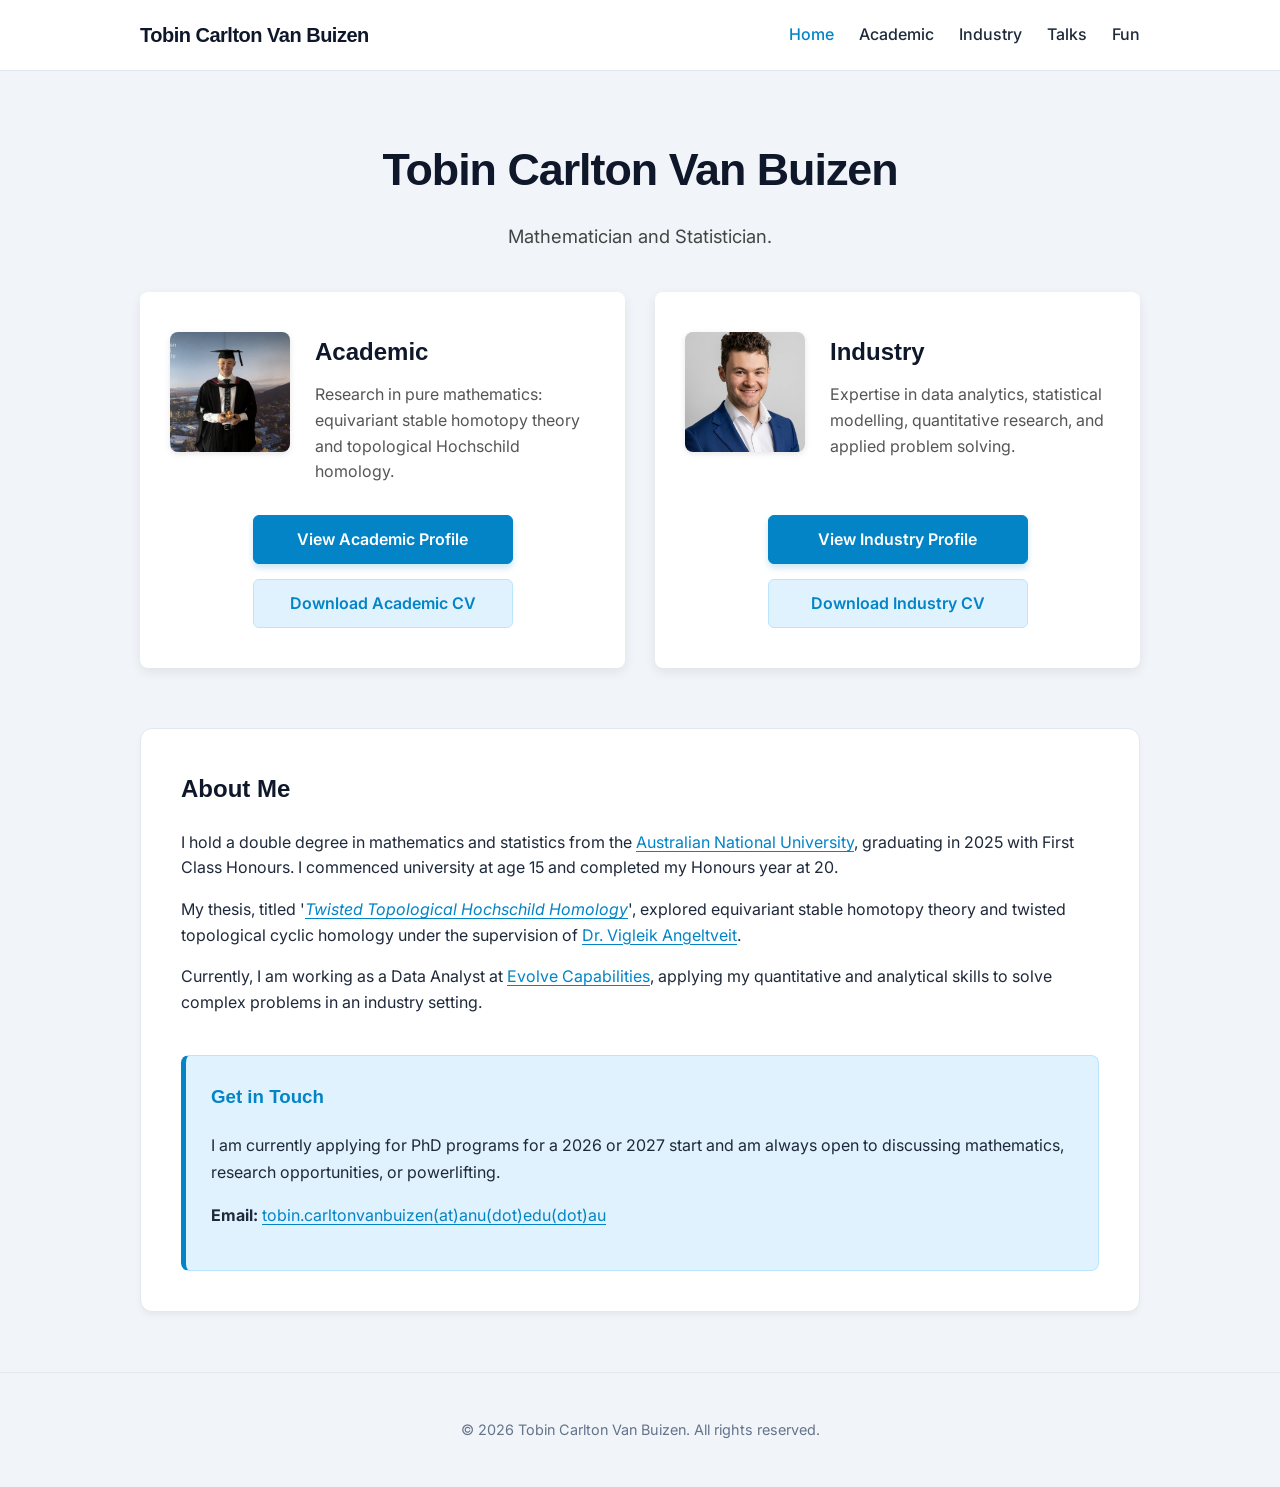
==== index.html @ 6c6de8b0 "Update index.html" ====
<!DOCTYPE html>
<html lang="en">
<head>
    <meta charset="UTF-8">
    <meta name="viewport" content="width=device-width, initial-scale=1.0">
    <title>Tobin Carlton Van Buizen</title>
    <meta name="description" content="Academic and professional portfolio of Tobin Carlton Van Buizen.">
    <link rel="icon" type="image/png" sizes="32x32" href="favicon-32x32.png?v=2">
    <link rel="icon" type="image/png" sizes="16x16" href="favicon-16x16.png?v=2">
    <link rel="apple-touch-icon" sizes="180x180" href="apple-touch-icon.png?v=2">
    <link rel="icon" href="favicon.ico?v=2" type="image/x-icon">
    <link rel="preconnect" href="https://fonts.googleapis.com">
    <link rel="preconnect" href="https://fonts.gstatic.com" crossorigin>
    <link href="https://fonts.googleapis.com/css2?family=Inter:wght@300;400;500;600&family=Merriweather:wght@300;400;700&display=swap" rel="stylesheet">
    <link rel="stylesheet" href="style.css">
    <style>
        /* Excluded .image-link so the image doesn't get an underline */
        a:not(.btn):not(.nav-links a):not(.logo):not(.image-link) { text-decoration: underline; text-underline-offset: 3px; }
        
        /* Updated Card Container CSS */
        .home-cards { display: flex; gap: 30px; margin-top: 40px; flex-wrap: wrap; }
        .home-card { flex: 1; min-width: 350px; padding: 40px 30px; border-radius: 8px; box-shadow: 0 4px 12px rgba(0,0,0,0.08); background: #ffffff; display: flex; flex-direction: column; box-sizing: border-box; }
        
        /* New Inner Card CSS for the Image + Text Layout */
        .card-top { display: flex; gap: 25px; margin-bottom: 30px; align-items: flex-start; }
        
        /* Added image link styling */
        .image-link { flex-shrink: 0; display: block; transition: opacity 0.2s ease; }
        .image-link:hover { opacity: 0.85; }
        .card-image { width: 120px; height: 120px; object-fit: cover; border-radius: 8px; box-shadow: 0 2px 6px rgba(0,0,0,0.1); display: block; }
        
        .card-text { text-align: left; }
        .card-text h2 { margin-top: 0; margin-bottom: 10px; }
        .card-text p { color: #555; margin: 0; line-height: 1.6; }
        
        /* Button sizing - decreased width and centered */
        .card-buttons { display: flex; flex-direction: column; gap: 15px; margin-top: auto; align-items: center; }
        .card-buttons .btn { width: 85%; max-width: 260px; box-sizing: border-box; }

        /* Mobile Responsive adjustments to prevent cutoff and squishing */
        @media (max-width: 768px) {
            .nav-container { flex-direction: column; gap: 15px; text-align: center; }
            .nav-links { flex-wrap: wrap; justify-content: center; gap: 12px; padding: 0; width: 100%; box-sizing: border-box; }
            .nav-links li { margin: 0; }
            
            .card-top { flex-direction: column; align-items: center; }
            .card-text { text-align: center; }
            .home-card { min-width: 100%; padding: 30px 20px; }
        }
    </style>
</head>
<body>

    <nav>
        <div class="nav-container">
            <a href="/" class="logo">Tobin Carlton Van Buizen</a>
            <ul class="nav-links">
                <li><a href="/" class="active">Home</a></li>
                <li><a href="academic">Academic</a></li>
                <li><a href="industry">Industry</a></li>
                <li><a href="talks">Talks</a></li>
                <li><a href="fun">Fun</a></li>
            </ul>
        </div>
    </nav>

    <header class="container page-header" style="text-align: center; margin-top: 60px;">
        <h1 style="font-size: 2.8em; margin-bottom: 15px; margin-top: 0;">Tobin Carlton Van Buizen</h1>
        <p style="font-size: 1.15em; color: #444; max-width: 700px; margin: 0 auto 25px auto; line-height: 1.6;">
            Mathematician and Statistician.
        </p>
    </header>

    <main class="container home-cards">
        
        <div class="home-card">
            <div class="card-top">
                <a href="academic" class="image-link">
                    <img src="profile.jpg" alt="Tobin graduating" class="card-image">
                </a>
                <div class="card-text">
                    <h2>Academic</h2>
                    <p>Research in pure mathematics: equivariant stable homotopy theory and topological Hochschild homology.</p>
                </div>
            </div>
            <div class="card-buttons">
                <a href="academic" class="btn btn-primary" style="text-align: center;">View Academic Profile</a>
                <a href="academic-cv.pdf" class="btn btn-secondary" style="text-align: center;">Download Academic CV</a>
            </div>
        </div>

        <div class="home-card">
            <div class="card-top">
                <a href="industry" class="image-link">
                    <img src="headshot.jpg" alt="Professional Headshot" class="card-image">
                </a>
                <div class="card-text">
                    <h2>Industry</h2>
                    <p>Expertise in data analytics, statistical modelling, quantitative research, and applied problem solving.</p>
                </div>
            </div>
            <div class="card-buttons">
                <a href="industry" class="btn btn-primary" style="text-align: center;">View Industry Profile</a>
                <a href="industry-cv.pdf" class="btn btn-secondary" style="text-align: center;">Download Industry CV</a>
            </div>
        </div>

    </main>

    <section class="container" style="margin-top: 40px;">
        <div class="content-box">
            <h2 style="margin-top: 0;">About Me</h2>
            <p style="line-height: 1.6;">I hold a double degree in mathematics and statistics from the <a href="https://www.anu.edu.au" target="_blank">Australian National University</a>, graduating in 2025 with First Class Honours. I commenced university at age 15 and completed my Honours year at 20.</p>
            
            <p style="line-height: 1.6;">My thesis, titled '<a href="thesis.pdf"><em>Twisted Topological Hochschild Homology</em></a>', explored equivariant stable homotopy theory and twisted topological cyclic homology under the supervision of <a href="https://maths.anu.edu.au/people/vigleik-angeltveit" target="_blank">Dr. Vigleik Angeltveit</a>.</p>
            
            <p style="line-height: 1.6;">Currently, I am working as a Data Analyst at <a href="https://evolvecapabilities.com" target="_blank">Evolve Capabilities</a>, applying my quantitative and analytical skills to solve complex problems in an industry setting.</p>

            <div class="contact-box" style="margin-top: 40px;">
                <h3>Get in Touch</h3>
                <p>I am currently applying for PhD programs for a 2026 or 2027 start and am always open to discussing mathematics, research opportunities, or powerlifting.</p>
                <p style="overflow-wrap: break-word; word-break: break-word;"><strong>Email:</strong> <a href="mailto:tobin.carltonvanbuizen@anu.edu.au">tobin.carltonvanbuizen(at)anu(dot)edu(dot)au</a></p>
            </div>
        </div>
    </section>

    <footer style="margin-top: 60px; text-align: center;">
        <p>&copy; 2026 Tobin Carlton Van Buizen. All rights reserved.</p>
    </footer>

</body>
</html>
---- style.css ----
/* === BASE STYLES & COLOR PALETTE === */
:root {
    --bg-color: #f1f5f9;        /* Soft slate background to break up the white */
    --text-main: #1e293b;       /* Deep slate for high-contrast readability */
    --heading-color: #0f172a;   /* Darker slate for headings */
    --accent-color: #0284c7;    /* Popping accessible blue */
    --accent-hover: #0369a1;    /* Darker blue for hovers */
    --nav-bg: rgba(255, 255, 255, 0.95);
    --card-bg: #ffffff;         /* Pure white cards to float above the background */
}

body {
    font-family: 'Inter', sans-serif;
    line-height: 1.7;
    color: var(--text-main);
    background-color: var(--bg-color);
    margin: 0;
    padding: 0;
    -webkit-font-smoothing: antialiased;
}

h1, h2, h3, .logo {
    font-family: 'Lato', sans-serif;
    color: var(--heading-color);
}

a {
    color: var(--accent-color);
    text-decoration: none;
    transition: color 0.2s ease-in-out;
}

a:hover {
    color: var(--accent-hover);
    text-decoration: underline;
}

/* === NAVIGATION === */
nav {
    background-color: var(--nav-bg);
    backdrop-filter: blur(10px);
    border-bottom: 1px solid #e2e8f0;
    position: sticky;
    top: 0;
    z-index: 100;
}

.nav-container {
    max-width: 1000px;
    margin: 0 auto;
    padding: 18px 20px;
    display: flex;
    justify-content: space-between;
    align-items: center;
}

.logo {
    font-size: 1.25rem;
    font-weight: 700;
    letter-spacing: -0.5px;
}

.nav-links {
    list-style: none;
    margin: 0;
    padding: 0;
    display: flex;
    gap: 25px;
}

.nav-links li a {
    color: var(--text-main);
    font-weight: 500;
}

.nav-links li a:hover, .nav-links li a.active {
    color: var(--accent-color);
}

/* === LAYOUT UTILITIES === */
.container {
    max-width: 1000px;
    margin: 0 auto 60px auto;
    padding: 0 20px;
}

.page-header {
    text-align: center;
    margin: 60px auto 40px auto;
}

.page-header h1 {
    font-size: 2.5rem;
    letter-spacing: -1px;
}

/* Flex Columns */
.columns {
    display: flex;
    gap: 40px;
    align-items: flex-start;
}

.col-main {
    flex: 2;
}

.col-side {
    flex: 1;
}

/* === CARDS & BOXES === */
.content-box {
    background: var(--card-bg);
    border-radius: 12px;
    box-shadow: 0 4px 6px -1px rgba(0, 0, 0, 0.05);
    border: 1px solid #e2e8f0;
    padding: 40px;
    margin-bottom: 30px;
}

.contact-box {
    background: #e0f2fe; /* Light blue background */
    border: 1px solid #bae6fd;
    border-left: 5px solid var(--accent-color);
    padding: 25px;
    border-radius: 8px;
    margin-top: 40px;
}

.contact-box h3 {
    margin-top: 0;
    color: var(--accent-color);
}

/* === BUTTONS === */
.btn {
    display: inline-block;
    padding: 10px 24px;
    border-radius: 6px;
    font-weight: 600;
    text-decoration: none !important;
    transition: all 0.2s ease;
    cursor: pointer;
}

.btn-primary {
    background-color: var(--accent-color);
    color: white !important;
    border: 1px solid var(--accent-color);
    box-shadow: 0 4px 6px rgba(2, 132, 199, 0.2);
}

.btn-primary:hover {
    background-color: var(--accent-hover);
    transform: translateY(-2px);
    box-shadow: 0 6px 10px rgba(2, 132, 199, 0.3);
}

.btn-secondary {
    background-color: #e0f2fe; /* Soft blue background instead of white */
    color: var(--accent-color) !important;
    border: 1px solid #bae6fd;
}

.btn-secondary:hover {
    border-color: var(--accent-color);
    background-color: #bae6fd;
    transform: translateY(-2px);
}

/* === DROPDOWN ABSTRACTS (ACCORDIONS) === */
details {
    background: var(--bg-color);
    border: 1px solid #e2e8f0;
    border-radius: 6px;
    padding: 12px 20px;
    margin-top: 15px;
    transition: background 0.2s ease;
}

details[open] {
    background: white;
    box-shadow: inset 0 2px 4px rgba(0,0,0,0.02);
}

summary {
    font-weight: 600;
    color: var(--accent-color);
    cursor: pointer;
    list-style: none;
    display: flex;
    align-items: center;
}

summary::before {
    content: '+';
    display: inline-block;
    width: 20px;
    font-weight: bold;
    font-size: 1.2rem;
    transition: transform 0.2s ease;
}

details[open] summary::before {
    content: '-';
}

/* === SPECIFIC PAGE TWEAKS === */
.project-title {
    font-size: 1.3rem;
    margin: 0 0 5px 0;
}

.project-title a {
    color: var(--heading-color);
    text-decoration: none;
}

.project-title a:hover {
    color: var(--accent-color);
}

.project-meta {
    font-size: 0.95rem;
    color: #64748b;
    margin-bottom: 15px;
}

/* === FOOTER === */
footer {
    text-align: center;
    padding: 30px 20px;
    font-size: 0.9rem;
    color: #64748b;
    border-top: 1px solid #e2e8f0;
}

/* === RESPONSIVE === */
@media (max-width: 768px) {
    .columns {
        flex-direction: column;
    }
    .nav-container {
        flex-direction: column;
        gap: 15px;
    }
}
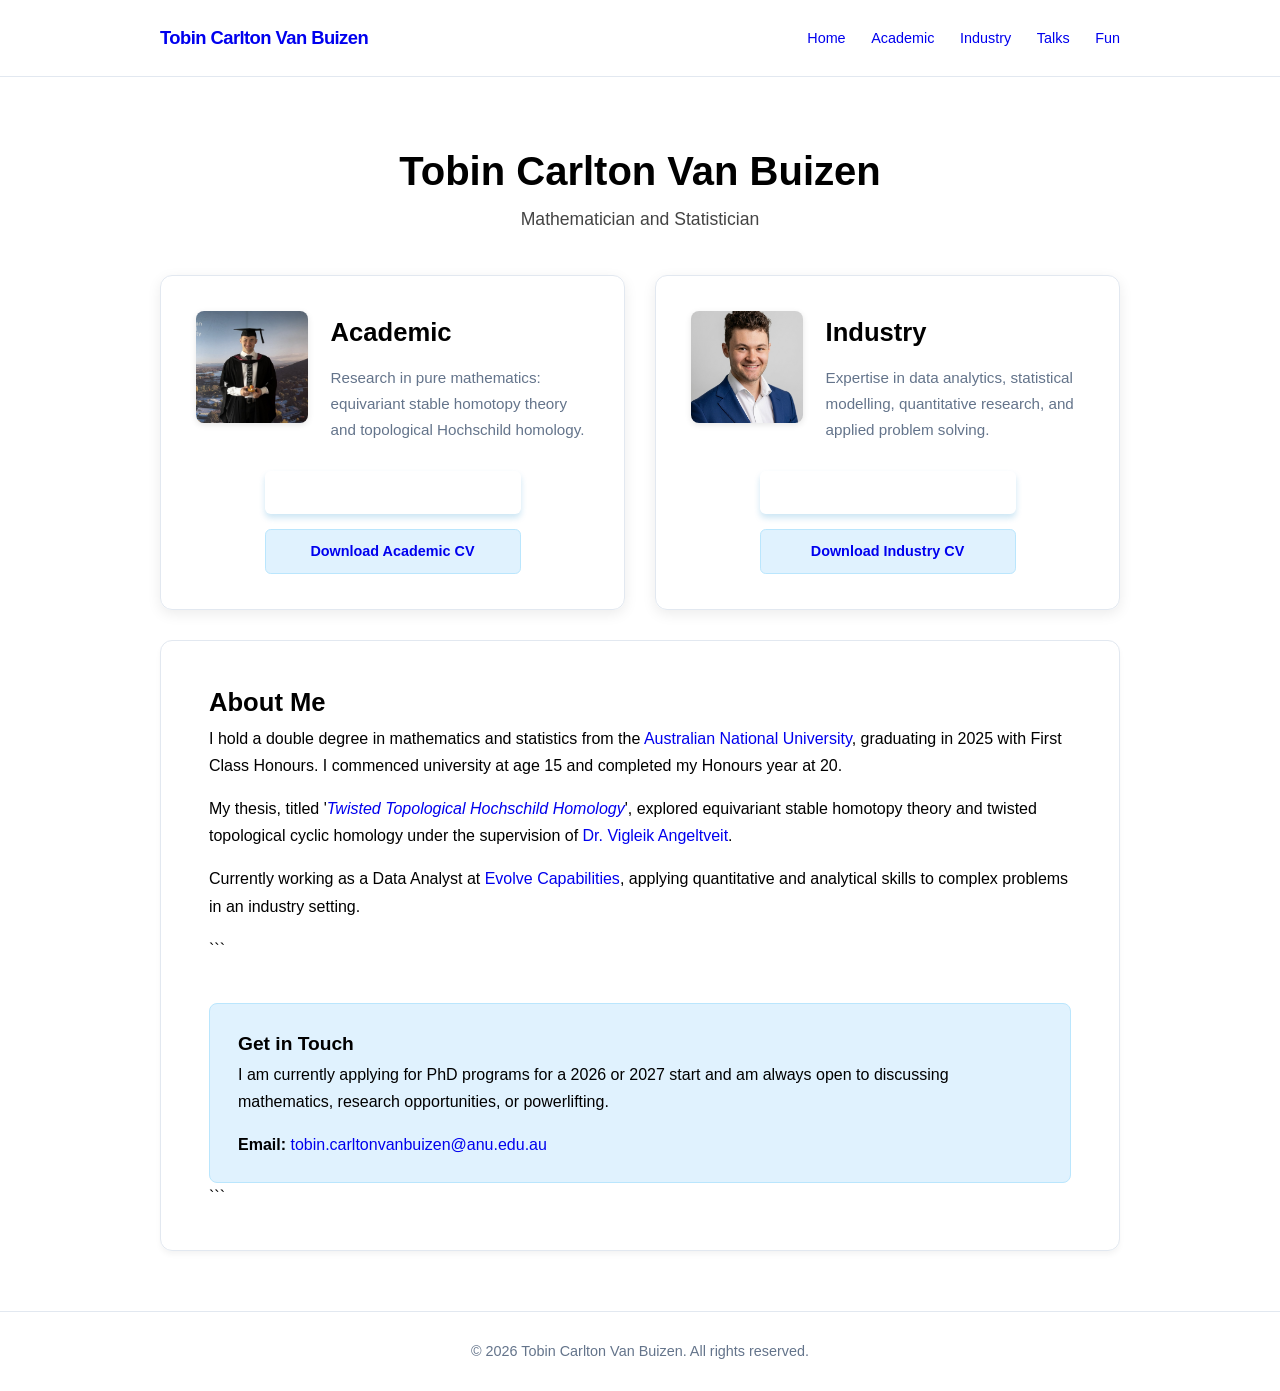
==== commit cbefa89e: "Refactor index.html structure and styling" ====
--- a/index.html
+++ b/index.html
@@ -1,132 +1,100 @@
 <!DOCTYPE html>
+
 <html lang="en">
 <head>
-    <meta charset="UTF-8">
-    <meta name="viewport" content="width=device-width, initial-scale=1.0">
-    <title>Tobin Carlton Van Buizen</title>
-    <meta name="description" content="Academic and professional portfolio of Tobin Carlton Van Buizen.">
-    <link rel="icon" type="image/png" sizes="32x32" href="favicon-32x32.png?v=2">
-    <link rel="icon" type="image/png" sizes="16x16" href="favicon-16x16.png?v=2">
-    <link rel="apple-touch-icon" sizes="180x180" href="apple-touch-icon.png?v=2">
-    <link rel="icon" href="favicon.ico?v=2" type="image/x-icon">
-    <link rel="preconnect" href="https://fonts.googleapis.com">
-    <link rel="preconnect" href="https://fonts.gstatic.com" crossorigin>
-    <link href="https://fonts.googleapis.com/css2?family=Inter:wght@300;400;500;600&family=Merriweather:wght@300;400;700&display=swap" rel="stylesheet">
-    <link rel="stylesheet" href="style.css">
-    <style>
-        /* Excluded .image-link so the image doesn't get an underline */
-        a:not(.btn):not(.nav-links a):not(.logo):not(.image-link) { text-decoration: underline; text-underline-offset: 3px; }
-        
-        /* Updated Card Container CSS */
-        .home-cards { display: flex; gap: 30px; margin-top: 40px; flex-wrap: wrap; }
-        .home-card { flex: 1; min-width: 350px; padding: 40px 30px; border-radius: 8px; box-shadow: 0 4px 12px rgba(0,0,0,0.08); background: #ffffff; display: flex; flex-direction: column; box-sizing: border-box; }
-        
-        /* New Inner Card CSS for the Image + Text Layout */
-        .card-top { display: flex; gap: 25px; margin-bottom: 30px; align-items: flex-start; }
-        
-        /* Added image link styling */
-        .image-link { flex-shrink: 0; display: block; transition: opacity 0.2s ease; }
-        .image-link:hover { opacity: 0.85; }
-        .card-image { width: 120px; height: 120px; object-fit: cover; border-radius: 8px; box-shadow: 0 2px 6px rgba(0,0,0,0.1); display: block; }
-        
-        .card-text { text-align: left; }
-        .card-text h2 { margin-top: 0; margin-bottom: 10px; }
-        .card-text p { color: #555; margin: 0; line-height: 1.6; }
-        
-        /* Button sizing - decreased width and centered */
-        .card-buttons { display: flex; flex-direction: column; gap: 15px; margin-top: auto; align-items: center; }
-        .card-buttons .btn { width: 85%; max-width: 260px; box-sizing: border-box; }
-
-        /* Mobile Responsive adjustments to prevent cutoff and squishing */
-        @media (max-width: 768px) {
-            .nav-container { flex-direction: column; gap: 15px; text-align: center; }
-            .nav-links { flex-wrap: wrap; justify-content: center; gap: 12px; padding: 0; width: 100%; box-sizing: border-box; }
-            .nav-links li { margin: 0; }
-            
-            .card-top { flex-direction: column; align-items: center; }
-            .card-text { text-align: center; }
-            .home-card { min-width: 100%; padding: 30px 20px; }
-        }
-    </style>
+  <meta charset="UTF-8">
+  <meta name="viewport" content="width=device-width, initial-scale=1.0">
+  <title>Tobin Carlton Van Buizen</title>
+  <meta name="description" content="Academic and professional portfolio of Tobin Carlton Van Buizen.">
+  <link rel="icon" type="image/png" href="/favicon-96x96.png" sizes="96x96" />
+  <link rel="icon" type="image/svg+xml" href="/favicon.svg?v=3" />
+  <link rel="shortcut icon" href="/favicon.ico?v=3" />
+  <link rel="apple-touch-icon" sizes="180x180" href="/apple-touch-icon.png?v=3" />
+  <link rel="manifest" href="/site.webmanifest" />
+  <link rel="preconnect" href="https://fonts.googleapis.com">
+  <link rel="preconnect" href="https://fonts.gstatic.com" crossorigin>
+  <link href="https://fonts.googleapis.com/css2?family=Inter:wght@300;400;500;600&family=Merriweather:wght@300;400;700&display=swap" rel="stylesheet">
+  <link rel="stylesheet" href="style.css">
 </head>
 <body>
 
-    <nav>
-        <div class="nav-container">
-            <a href="/" class="logo">Tobin Carlton Van Buizen</a>
-            <ul class="nav-links">
-                <li><a href="/" class="active">Home</a></li>
-                <li><a href="academic">Academic</a></li>
-                <li><a href="industry">Industry</a></li>
-                <li><a href="talks">Talks</a></li>
-                <li><a href="fun">Fun</a></li>
-            </ul>
-        </div>
-    </nav>
+<nav>
+  <div class="nav-container">
+    <a href="/" class="logo">Tobin Carlton Van Buizen</a>
+    <ul class="nav-links">
+      <li><a href="/" class="active">Home</a></li>
+      <li><a href="academic">Academic</a></li>
+      <li><a href="industry">Industry</a></li>
+      <li><a href="talks">Talks</a></li>
+      <li><a href="fun">Fun</a></li>
+    </ul>
+  </div>
+</nav>
 
-    <header class="container page-header" style="text-align: center; margin-top: 60px;">
-        <h1 style="font-size: 2.8em; margin-bottom: 15px; margin-top: 0;">Tobin Carlton Van Buizen</h1>
-        <p style="font-size: 1.15em; color: #444; max-width: 700px; margin: 0 auto 25px auto; line-height: 1.6;">
-            Mathematician and Statistician.
-        </p>
-    </header>
+<header class="container page-header" style="text-align: center;">
+  <h1>Tobin Carlton Van Buizen</h1>
+  <p style="font-size: 1.1em; color: #444; max-width: 40rem; margin: 0 auto;">
+    Mathematician and Statistician
+  </p>
+</header>
 
-    <main class="container home-cards">
-        
-        <div class="home-card">
-            <div class="card-top">
-                <a href="academic" class="image-link">
-                    <img src="profile.jpg" alt="Tobin graduating" class="card-image">
-                </a>
-                <div class="card-text">
-                    <h2>Academic</h2>
-                    <p>Research in pure mathematics: equivariant stable homotopy theory and topological Hochschild homology.</p>
-                </div>
-            </div>
-            <div class="card-buttons">
-                <a href="academic" class="btn btn-primary" style="text-align: center;">View Academic Profile</a>
-                <a href="academic-cv.pdf" class="btn btn-secondary" style="text-align: center;">Download Academic CV</a>
-            </div>
-        </div>
+<main class="container home-cards">
+  <div class="home-card">
+    <div class="card-top">
+      <a href="academic" class="image-link">
+        <img src="profile.jpg" alt="Tobin graduating" class="card-image">
+      </a>
+      <div class="card-text">
+        <h2>Academic</h2>
+        <p>Research in pure mathematics: equivariant stable homotopy theory and topological Hochschild homology.</p>
+      </div>
+    </div>
+    <div class="card-buttons">
+      <a href="academic" class="btn btn-primary">View Academic Profile</a>
+      <a href="academic-cv.pdf" class="btn btn-secondary" target="_blank">Download Academic CV</a>
+    </div>
+  </div>
 
-        <div class="home-card">
-            <div class="card-top">
-                <a href="industry" class="image-link">
-                    <img src="headshot.jpg" alt="Professional Headshot" class="card-image">
-                </a>
-                <div class="card-text">
-                    <h2>Industry</h2>
-                    <p>Expertise in data analytics, statistical modelling, quantitative research, and applied problem solving.</p>
-                </div>
-            </div>
-            <div class="card-buttons">
-                <a href="industry" class="btn btn-primary" style="text-align: center;">View Industry Profile</a>
-                <a href="industry-cv.pdf" class="btn btn-secondary" style="text-align: center;">Download Industry CV</a>
-            </div>
-        </div>
+  <div class="home-card">
+    <div class="card-top">
+      <a href="industry" class="image-link">
+        <img src="headshot.jpg" alt="Professional Headshot" class="card-image">
+      </a>
+      <div class="card-text">
+        <h2>Industry</h2>
+        <p>Expertise in data analytics, statistical modelling, quantitative research, and applied problem solving.</p>
+      </div>
+    </div>
+    <div class="card-buttons">
+      <a href="industry" class="btn btn-primary">View Industry Profile</a>
+      <a href="industry-cv.pdf" class="btn btn-secondary" target="_blank">Download Industry CV</a>
+    </div>
+  </div>
+</main>
 
-    </main>
+<section class="container">
+  <div class="content-box">
+    <h2 style="margin-top: 0;">About Me</h2>
+    <p>I hold a double degree in mathematics and statistics from the <a href="https://www.anu.edu.au" target="_blank">Australian National University</a>, graduating in 2025 with First Class Honours. I commenced university at age 15 and completed my Honours year at 20.</p>
+    <p>My thesis, titled '<a href="thesis.pdf" target="_blank"><em>Twisted Topological Hochschild Homology</em></a>', explored equivariant stable homotopy theory and twisted topological cyclic homology under the supervision of <a href="https://maths.anu.edu.au/people/vigleik-angeltveit" target="_blank">Dr. Vigleik Angeltveit</a>.</p>
+    <p>Currently working as a Data Analyst at <a href="https://evolvecapabilities.com" target="_blank">Evolve Capabilities</a>, applying quantitative and analytical skills to complex problems in an industry setting.</p>
 
-    <section class="container" style="margin-top: 40px;">
-        <div class="content-box">
-            <h2 style="margin-top: 0;">About Me</h2>
-            <p style="line-height: 1.6;">I hold a double degree in mathematics and statistics from the <a href="https://www.anu.edu.au" target="_blank">Australian National University</a>, graduating in 2025 with First Class Honours. I commenced university at age 15 and completed my Honours year at 20.</p>
-            
-            <p style="line-height: 1.6;">My thesis, titled '<a href="thesis.pdf"><em>Twisted Topological Hochschild Homology</em></a>', explored equivariant stable homotopy theory and twisted topological cyclic homology under the supervision of <a href="https://maths.anu.edu.au/people/vigleik-angeltveit" target="_blank">Dr. Vigleik Angeltveit</a>.</p>
-            
-            <p style="line-height: 1.6;">Currently, I am working as a Data Analyst at <a href="https://evolvecapabilities.com" target="_blank">Evolve Capabilities</a>, applying my quantitative and analytical skills to solve complex problems in an industry setting.</p>
+```
+<div class="contact-box">
+  <h3>Get in Touch</h3>
+  <p>I am currently applying for PhD programs for a 2026 or 2027 start and am always open to discussing mathematics, research opportunities, or powerlifting.</p>
+  <p style="overflow-wrap: break-word; word-break: break-word;">
+    <strong>Email:</strong> <a href="mailto:tobin.carltonvanbuizen@anu.edu.au">tobin.carltonvanbuizen@anu.edu.au</a>
+  </p>
+</div>
+```
 
-            <div class="contact-box" style="margin-top: 40px;">
-                <h3>Get in Touch</h3>
-                <p>I am currently applying for PhD programs for a 2026 or 2027 start and am always open to discussing mathematics, research opportunities, or powerlifting.</p>
-                <p style="overflow-wrap: break-word; word-break: break-word;"><strong>Email:</strong> <a href="mailto:tobin.carltonvanbuizen@anu.edu.au">tobin.carltonvanbuizen(at)anu(dot)edu(dot)au</a></p>
-            </div>
-        </div>
-    </section>
+  </div>
+</section>
 
-    <footer style="margin-top: 60px; text-align: center;">
-        <p>&copy; 2026 Tobin Carlton Van Buizen. All rights reserved.</p>
-    </footer>
+<footer>
+  <p>&copy; 2026 Tobin Carlton Van Buizen. All rights reserved.</p>
+</footer>
 
 </body>
 </html>
--- a/style.css
+++ b/style.css
@@ -1,248 +1,420 @@
 /* === BASE STYLES & COLOR PALETTE === */
 :root {
-    --bg-color: #f1f5f9;        /* Soft slate background to break up the white */
-    --text-main: #1e293b;       /* Deep slate for high-contrast readability */
-    --heading-color: #0f172a;   /* Darker slate for headings */
-    --accent-color: #0284c7;    /* Popping accessible blue */
-    --accent-hover: #0369a1;    /* Darker blue for hovers */
-    --nav-bg: rgba(255, 255, 255, 0.95);
-    --card-bg: #ffffff;         /* Pure white cards to float above the background */
+–bg-color: #f1f5f9;
+–text-main: #1e293b;
+–heading-color: #0f172a;
+–accent-color: #0284c7;
+–accent-hover: #0369a1;
+–visited-color: #5b21b6;
+–nav-bg: rgba(255, 255, 255, 0.95);
+–card-bg: #ffffff;
+}
+
+/* === RESET === */
+*, *::before, *::after {
+box-sizing: border-box;
+margin: 0;
+padding: 0;
+}
+
+html {
+font-size: 16px; /* 1rem base — all em/rem values scale from here */
 }
 
 body {
-    font-family: 'Inter', sans-serif;
-    line-height: 1.7;
-    color: var(--text-main);
-    background-color: var(--bg-color);
-    margin: 0;
-    padding: 0;
-    -webkit-font-smoothing: antialiased;
+font-family: ‘Inter’, sans-serif;
+line-height: 1.7;
+color: var(–text-main);
+background-color: var(–bg-color);
+-webkit-font-smoothing: antialiased;
 }
 
 h1, h2, h3, .logo {
-    font-family: 'Lato', sans-serif;
-    color: var(--heading-color);
-}
-
+font-family: ‘Lato’, sans-serif;
+color: var(–heading-color);
+}
+
+h1 { font-size: clamp(1.6rem, 4vw, 2.5rem); }
+h2 { font-size: clamp(1.2rem, 3vw, 1.6rem); }
+h3 { font-size: clamp(1rem, 2.5vw, 1.2rem); }
+
+p { margin-bottom: 1em; }
+p:last-child { margin-bottom: 0; }
+
+/* === LINKS — no underlines === */
 a {
-    color: var(--accent-color);
-    text-decoration: none;
-    transition: color 0.2s ease-in-out;
+color: var(–accent-color);
+text-decoration: none;
+transition: color 0.2s ease-in-out;
+}
+
+a:visited:not(.btn):not(.nav-links a):not(.logo) {
+color: var(–visited-color);
 }
 
 a:hover {
-    color: var(--accent-hover);
-    text-decoration: underline;
+color: var(–accent-hover);
+text-decoration: none; /* removed underline on hover */
+}
+
+a:visited:not(.btn):not(.nav-links a):not(.logo):hover {
+color: #4c1d95;
 }
 
 /* === NAVIGATION === */
 nav {
-    background-color: var(--nav-bg);
-    backdrop-filter: blur(10px);
-    border-bottom: 1px solid #e2e8f0;
-    position: sticky;
-    top: 0;
-    z-index: 100;
+background-color: var(–nav-bg);
+backdrop-filter: blur(10px);
+border-bottom: 1px solid #e2e8f0;
+position: sticky;
+top: 0;
+z-index: 100;
 }
 
 .nav-container {
-    max-width: 1000px;
-    margin: 0 auto;
-    padding: 18px 20px;
-    display: flex;
-    justify-content: space-between;
-    align-items: center;
-}
-
+width: 90%;
+max-width: 62.5rem; /* 1000px in rem */
+margin: 0 auto;
+padding: 1.4em 1.25em; /* more vertical whitespace */
+display: flex;
+justify-content: space-between;
+align-items: center;
+}
+
+/* Logo — no underline, ever */
 .logo {
-    font-size: 1.25rem;
-    font-weight: 700;
-    letter-spacing: -0.5px;
+font-size: 1.15rem;
+font-weight: 700;
+letter-spacing: -0.03em;
+color: var(–heading-color);
+text-decoration: none;
+flex-shrink: 0;
+}
+
+.logo:hover {
+color: var(–accent-color);
+text-decoration: none;
 }
 
 .nav-links {
-    list-style: none;
-    margin: 0;
-    padding: 0;
-    display: flex;
-    gap: 25px;
+list-style: none;
+display: flex;
+gap: 1.6em;
+align-items: center;
 }
 
 .nav-links li a {
-    color: var(--text-main);
-    font-weight: 500;
-}
-
-.nav-links li a:hover, .nav-links li a.active {
-    color: var(--accent-color);
-}
-
-/* === LAYOUT UTILITIES === */
+color: var(–text-main);
+font-weight: 500;
+font-size: 0.9rem;
+text-decoration: none;
+padding-bottom: 0.15em;
+border-bottom: 2px solid transparent;
+transition: color 0.2s, border-color 0.2s;
+}
+
+.nav-links li a:hover,
+.nav-links li a.active {
+color: var(–accent-color);
+border-bottom-color: var(–accent-color);
+text-decoration: none;
+}
+
+/* === LAYOUT — responsive, percentage-based === */
 .container {
-    max-width: 1000px;
-    margin: 0 auto 60px auto;
-    padding: 0 20px;
+width: 90%;
+max-width: 62.5rem;
+margin: 0 auto 3.75em auto;
+padding: 0 1.25em;
 }
 
 .page-header {
-    text-align: center;
-    margin: 60px auto 40px auto;
-}
-
-.page-header h1 {
-    font-size: 2.5rem;
-    letter-spacing: -1px;
+text-align: center;
+margin: 3.75em auto 2.5em auto;
+width: 90%;
+max-width: 62.5rem;
+padding: 0 1.25em;
 }
 
 /* Flex Columns */
 .columns {
-    display: flex;
-    gap: 40px;
-    align-items: flex-start;
-}
-
-.col-main {
-    flex: 2;
-}
-
-.col-side {
-    flex: 1;
-}
+display: flex;
+gap: 2.5em;
+align-items: flex-start;
+}
+
+.col-main { flex: 2; }
+.col-side  { flex: 1; }
 
 /* === CARDS & BOXES === */
 .content-box {
-    background: var(--card-bg);
-    border-radius: 12px;
-    box-shadow: 0 4px 6px -1px rgba(0, 0, 0, 0.05);
-    border: 1px solid #e2e8f0;
-    padding: 40px;
-    margin-bottom: 30px;
+background: var(–card-bg);
+border-radius: 0.75em;
+box-shadow: 0 4px 6px -1px rgba(0, 0, 0, 0.05);
+border: 1px solid #e2e8f0;
+padding: 2.5em 3em; /* more internal breathing room */
+margin-bottom: 1.875em;
 }
 
 .contact-box {
-    background: #e0f2fe; /* Light blue background */
-    border: 1px solid #bae6fd;
-    border-left: 5px solid var(--accent-color);
-    padding: 25px;
-    border-radius: 8px;
-    margin-top: 40px;
+background: #e0f2fe;
+border: 1px solid #bae6fd;
+border-left: 5px solid var(–accent-color);
+padding: 1.5em 1.75em;
+border-radius: 0.5em;
+margin-top: 2.5em;
 }
 
 .contact-box h3 {
-    margin-top: 0;
-    color: var(--accent-color);
+margin-top: 0;
+color: var(–accent-color);
+}
+
+/* === HOME CARDS === */
+.home-cards {
+display: flex;
+gap: 1.875em;
+flex-wrap: wrap;
+margin-bottom: 1.875em;
+}
+
+.home-card {
+flex: 1 1 42%;
+min-width: min(100%, 20rem);
+padding: 2.2em;
+border-radius: 0.75em;
+box-shadow: 0 4px 14px rgba(0, 0, 0, 0.08);
+background: var(–card-bg);
+border: 1px solid #e2e8f0;
+display: flex;
+flex-direction: column;
+}
+
+.card-top {
+display: flex;
+gap: 1.4em;
+margin-bottom: 1.8em;
+align-items: flex-start;
+}
+
+.image-link {
+flex-shrink: 0;
+display: block;
+text-decoration: none;
+transition: opacity 0.2s ease;
+}
+
+.image-link:hover { opacity: 0.85; }
+
+.card-image {
+width: 7rem;
+height: 7rem;
+object-fit: cover;
+border-radius: 0.5em;
+box-shadow: 0 2px 6px rgba(0, 0, 0, 0.1);
+display: block;
+}
+
+.card-text { text-align: left; }
+.card-text h2 { margin-top: 0; margin-bottom: 0.4em; }
+.card-text p  { color: #64748b; margin: 0; font-size: 0.95rem; }
+
+.card-buttons {
+display: flex;
+flex-direction: column;
+gap: 0.9em;
+margin-top: auto;
+align-items: center;
+}
+
+.card-buttons .btn {
+width: 85%;
+max-width: 16rem;
+text-align: center;
 }
 
 /* === BUTTONS === */
 .btn {
-    display: inline-block;
-    padding: 10px 24px;
-    border-radius: 6px;
-    font-weight: 600;
-    text-decoration: none !important;
-    transition: all 0.2s ease;
-    cursor: pointer;
+display: inline-block;
+padding: 0.65em 1.5em;
+border-radius: 0.4em;
+font-weight: 600;
+font-size: 0.9rem;
+text-decoration: none !important;
+transition: all 0.2s ease;
+cursor: pointer;
 }
 
 .btn-primary {
-    background-color: var(--accent-color);
-    color: white !important;
-    border: 1px solid var(--accent-color);
-    box-shadow: 0 4px 6px rgba(2, 132, 199, 0.2);
+background-color: var(–accent-color);
+color: white !important;
+border: 1px solid var(–accent-color);
+box-shadow: 0 4px 6px rgba(2, 132, 199, 0.2);
 }
 
 .btn-primary:hover {
-    background-color: var(--accent-hover);
-    transform: translateY(-2px);
-    box-shadow: 0 6px 10px rgba(2, 132, 199, 0.3);
+background-color: var(–accent-hover);
+transform: translateY(-2px);
+box-shadow: 0 6px 10px rgba(2, 132, 199, 0.3);
 }
 
 .btn-secondary {
-    background-color: #e0f2fe; /* Soft blue background instead of white */
-    color: var(--accent-color) !important;
-    border: 1px solid #bae6fd;
+background-color: #e0f2fe;
+color: var(–accent-color) !important;
+border: 1px solid #bae6fd;
 }
 
 .btn-secondary:hover {
-    border-color: var(--accent-color);
-    background-color: #bae6fd;
-    transform: translateY(-2px);
+border-color: var(–accent-color);
+background-color: #bae6fd;
+transform: translateY(-2px);
+}
+
+/* === CV PAGE === */
+.cv-section   { margin-bottom: 2.5em; }
+.cv-item      { margin-bottom: 1.6em; }
+.cv-item h3   { margin-bottom: 0.2em; }
+
+.cv-meta {
+color: #64748b;
+font-size: 0.875rem;
+margin-top: 0;
+margin-bottom: 0.6em;
+font-weight: 500;
+}
+
+.cv-list {
+padding-left: 1.4em;
+line-height: 1.75;
+}
+
+.cv-list li { margin-bottom: 0.35em; }
+
+.header-flex {
+display: flex;
+justify-content: space-between;
+align-items: center;
+flex-wrap: wrap;
+gap: 1.2em;
 }
 
 /* === DROPDOWN ABSTRACTS (ACCORDIONS) === */
 details {
-    background: var(--bg-color);
-    border: 1px solid #e2e8f0;
-    border-radius: 6px;
-    padding: 12px 20px;
-    margin-top: 15px;
-    transition: background 0.2s ease;
+background: var(–bg-color);
+border: 1px solid #e2e8f0;
+border-radius: 0.4em;
+padding: 0.75em 1.25em;
+margin-top: 0.9em;
+transition: background 0.2s ease;
 }
 
 details[open] {
-    background: white;
-    box-shadow: inset 0 2px 4px rgba(0,0,0,0.02);
+background: white;
+box-shadow: inset 0 2px 4px rgba(0, 0, 0, 0.02);
 }
 
 summary {
-    font-weight: 600;
-    color: var(--accent-color);
-    cursor: pointer;
-    list-style: none;
-    display: flex;
-    align-items: center;
+font-weight: 600;
+color: var(–accent-color);
+cursor: pointer;
+list-style: none;
+display: flex;
+align-items: center;
 }
 
 summary::before {
-    content: '+';
-    display: inline-block;
-    width: 20px;
-    font-weight: bold;
-    font-size: 1.2rem;
-    transition: transform 0.2s ease;
-}
-
-details[open] summary::before {
-    content: '-';
-}
-
-/* === SPECIFIC PAGE TWEAKS === */
+content: ‘+’;
+display: inline-block;
+width: 1.25em;
+font-weight: bold;
+font-size: 1.2rem;
+transition: transform 0.2s ease;
+}
+
+details[open] summary::before { content: ‘-’; }
+
+/* === PROJECT CARDS === */
 .project-title {
-    font-size: 1.3rem;
-    margin: 0 0 5px 0;
+font-size: 1.3rem;
+margin: 0 0 0.3em 0;
 }
 
 .project-title a {
-    color: var(--heading-color);
-    text-decoration: none;
-}
-
-.project-title a:hover {
-    color: var(--accent-color);
-}
+color: var(–heading-color);
+text-decoration: none;
+}
+
+.project-title a:hover { color: var(–accent-color); }
 
 .project-meta {
-    font-size: 0.95rem;
-    color: #64748b;
-    margin-bottom: 15px;
+font-size: 0.95rem;
+color: #64748b;
+margin-bottom: 0.9em;
 }
 
 /* === FOOTER === */
 footer {
-    text-align: center;
-    padding: 30px 20px;
-    font-size: 0.9rem;
-    color: #64748b;
-    border-top: 1px solid #e2e8f0;
+text-align: center;
+padding: 1.875em 1.25em;
+font-size: 0.9rem;
+color: #64748b;
+border-top: 1px solid #e2e8f0;
+margin-top: 2em;
 }
 
 /* === RESPONSIVE === */
 @media (max-width: 768px) {
-    .columns {
-        flex-direction: column;
-    }
-    .nav-container {
-        flex-direction: column;
-        gap: 15px;
-    }
-}
+html { font-size: 15px; }
+
+```
+.columns { flex-direction: column; }
+
+.nav-container {
+    flex-direction: column;
+    gap: 0.9em;
+    text-align: center;
+    padding: 1em;
+}
+
+.nav-links {
+    flex-wrap: wrap;
+    justify-content: center;
+    gap: 0.75em;
+    width: 100%;
+}
+
+.home-card {
+    min-width: 100%;
+    padding: 1.6em 1.4em;
+}
+
+.card-top {
+    flex-direction: column;
+    align-items: center;
+}
+
+.card-text { text-align: center; }
+
+.content-box { padding: 1.6em 1.4em; }
+
+.header-flex {
+    flex-direction: column;
+    text-align: center;
+}
+```
+
+}
+
+@media (max-width: 480px) {
+html { font-size: 14px; }
+
+```
+.container,
+.page-header {
+    width: 95%;
+    padding-left: 0.75em;
+    padding-right: 0.75em;
+}
+```
+
+}
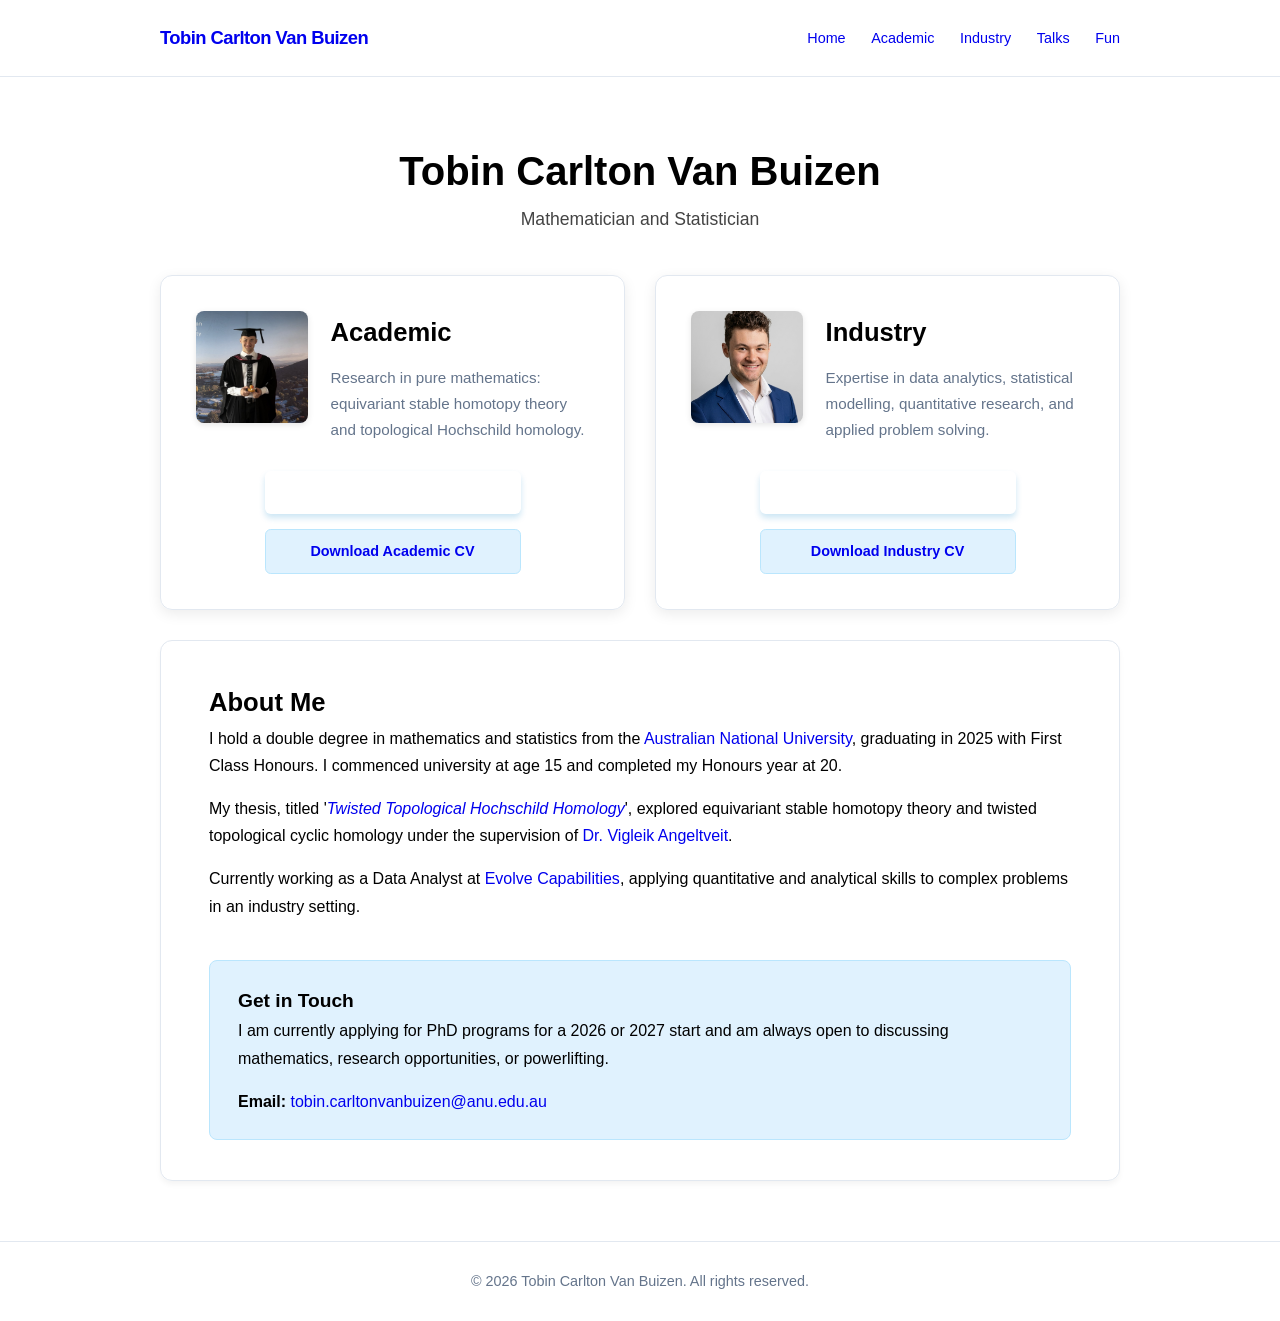
==== commit 891d46e5: "Add contact information section to index.html" ====
--- a/index.html
+++ b/index.html
@@ -79,7 +79,7 @@
     <p>My thesis, titled '<a href="thesis.pdf" target="_blank"><em>Twisted Topological Hochschild Homology</em></a>', explored equivariant stable homotopy theory and twisted topological cyclic homology under the supervision of <a href="https://maths.anu.edu.au/people/vigleik-angeltveit" target="_blank">Dr. Vigleik Angeltveit</a>.</p>
     <p>Currently working as a Data Analyst at <a href="https://evolvecapabilities.com" target="_blank">Evolve Capabilities</a>, applying quantitative and analytical skills to complex problems in an industry setting.</p>
 
-```
+
 <div class="contact-box">
   <h3>Get in Touch</h3>
   <p>I am currently applying for PhD programs for a 2026 or 2027 start and am always open to discussing mathematics, research opportunities, or powerlifting.</p>
@@ -87,7 +87,7 @@
     <strong>Email:</strong> <a href="mailto:tobin.carltonvanbuizen@anu.edu.au">tobin.carltonvanbuizen@anu.edu.au</a>
   </p>
 </div>
-```
+
 
   </div>
 </section>
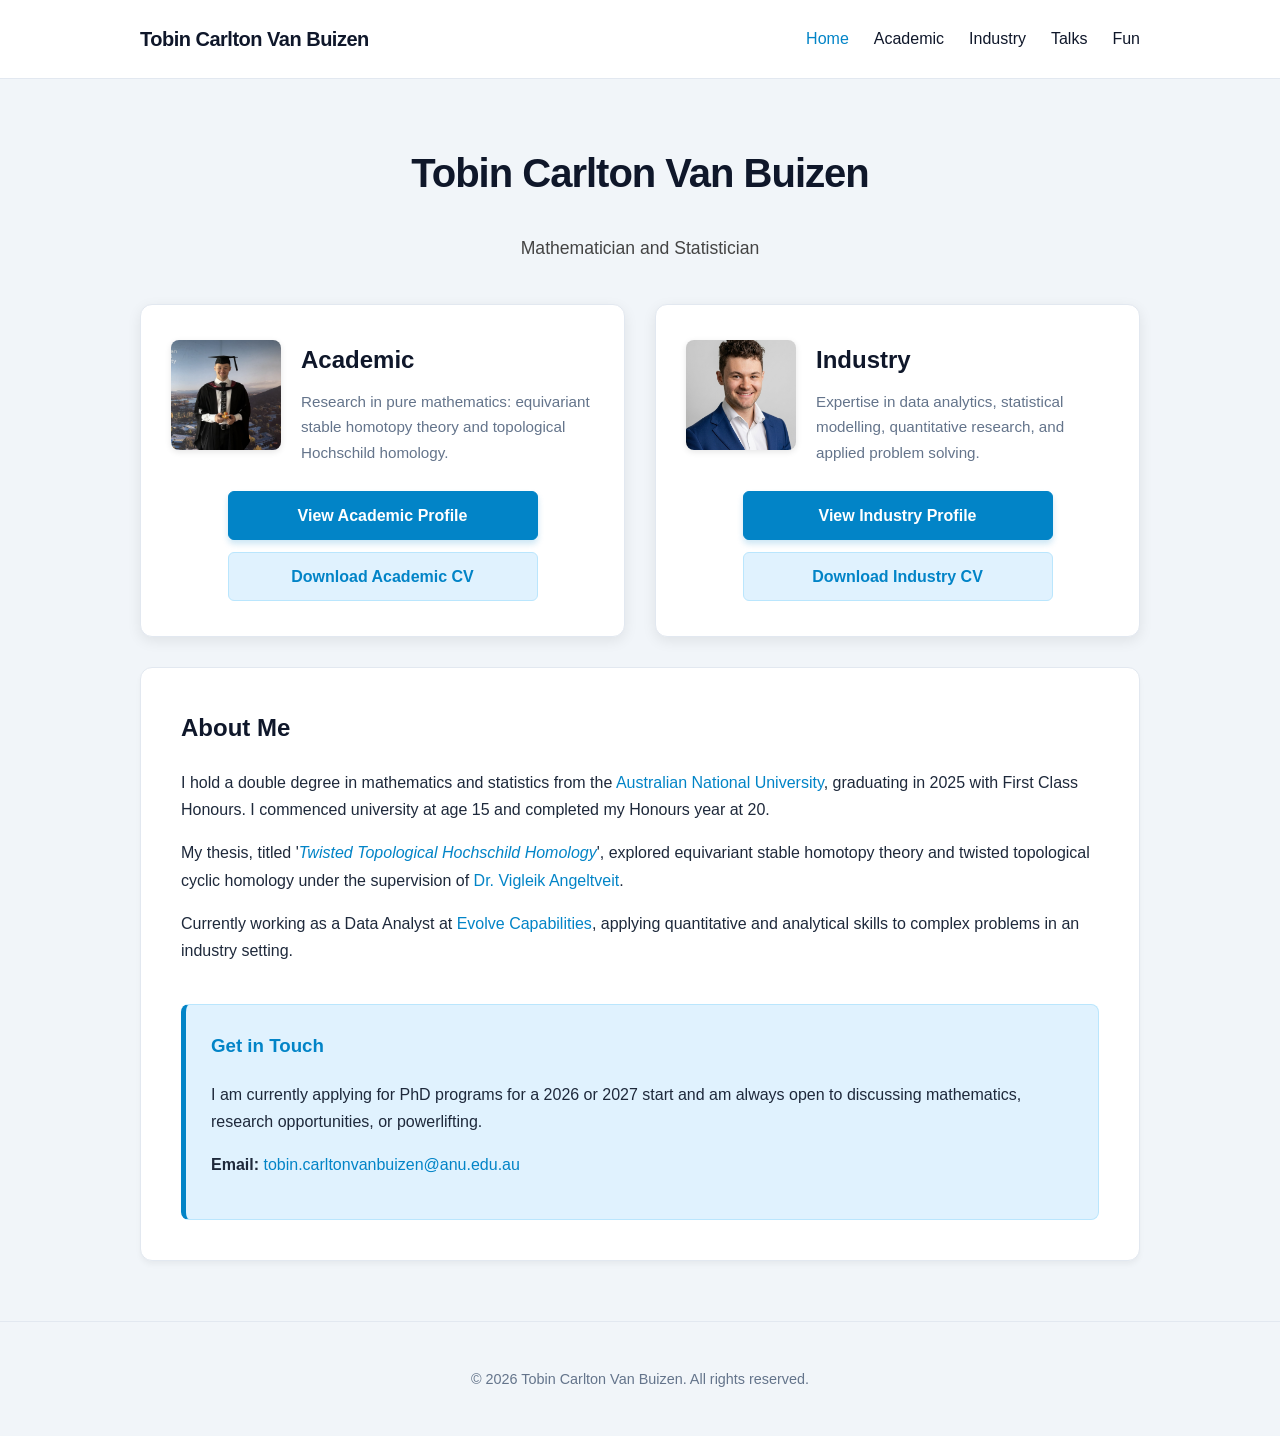
==== commit a2d51f61: "Update font stylesheet from Merriweather to Lato" ====
--- a/index.html
+++ b/index.html
@@ -13,7 +13,7 @@
   <link rel="manifest" href="/site.webmanifest" />
   <link rel="preconnect" href="https://fonts.googleapis.com">
   <link rel="preconnect" href="https://fonts.gstatic.com" crossorigin>
-  <link href="https://fonts.googleapis.com/css2?family=Inter:wght@300;400;500;600&family=Merriweather:wght@300;400;700&display=swap" rel="stylesheet">
+  <link href="https://fonts.googleapis.com/css2?family=Inter:wght@300;400;500;600&family=Lato:wght@400;700&display=swap" rel="stylesheet">
   <link rel="stylesheet" href="style.css">
 </head>
 <body>
--- a/style.css
+++ b/style.css
@@ -1,60 +1,43 @@
 /* === BASE STYLES & COLOR PALETTE === */
 :root {
-–bg-color: #f1f5f9;
-–text-main: #1e293b;
-–heading-color: #0f172a;
-–accent-color: #0284c7;
-–accent-hover: #0369a1;
-–visited-color: #5b21b6;
-–nav-bg: rgba(255, 255, 255, 0.95);
-–card-bg: #ffffff;
-}
-
-/* === RESET === */
-*, *::before, *::after {
-box-sizing: border-box;
-margin: 0;
-padding: 0;
-}
-
-html {
-font-size: 16px; /* 1rem base — all em/rem values scale from here */
+--bg-color: #f1f5f9;
+--text-main: #1e293b;
+--heading-color: #0f172a;
+--accent-color: #0284c7;
+--accent-hover: #0369a1;
+--visited-color: #5b21b6;
+--nav-bg: rgba(255, 255, 255, 0.95);
+--card-bg: #ffffff;
 }
 
 body {
 font-family: ‘Inter’, sans-serif;
 line-height: 1.7;
-color: var(–text-main);
-background-color: var(–bg-color);
+color: var(--text-main);
+background-color: var(--bg-color);
+margin: 0;
+padding: 0;
 -webkit-font-smoothing: antialiased;
 }
 
 h1, h2, h3, .logo {
 font-family: ‘Lato’, sans-serif;
-color: var(–heading-color);
-}
-
-h1 { font-size: clamp(1.6rem, 4vw, 2.5rem); }
-h2 { font-size: clamp(1.2rem, 3vw, 1.6rem); }
-h3 { font-size: clamp(1rem, 2.5vw, 1.2rem); }
-
-p { margin-bottom: 1em; }
-p:last-child { margin-bottom: 0; }
-
-/* === LINKS — no underlines === */
+color: var(--heading-color);
+}
+
 a {
-color: var(–accent-color);
+color: var(--accent-color);
 text-decoration: none;
 transition: color 0.2s ease-in-out;
 }
 
 a:visited:not(.btn):not(.nav-links a):not(.logo) {
-color: var(–visited-color);
+color: var(--visited-color);
 }
 
 a:hover {
-color: var(–accent-hover);
-text-decoration: none; /* removed underline on hover */
+color: var(--accent-hover);
+text-decoration: none;
 }
 
 a:visited:not(.btn):not(.nav-links a):not(.logo):hover {
@@ -63,7 +46,7 @@
 
 /* === NAVIGATION === */
 nav {
-background-color: var(–nav-bg);
+background-color: var(--nav-bg);
 backdrop-filter: blur(10px);
 border-bottom: 1px solid #e2e8f0;
 position: sticky;
@@ -72,74 +55,69 @@
 }
 
 .nav-container {
-width: 90%;
-max-width: 62.5rem; /* 1000px in rem */
+max-width: 1000px;
 margin: 0 auto;
-padding: 1.4em 1.25em; /* more vertical whitespace */
+padding: 22px 20px;
 display: flex;
 justify-content: space-between;
 align-items: center;
 }
 
-/* Logo — no underline, ever */
+/* Logo — black, only changes on hover */
 .logo {
-font-size: 1.15rem;
+font-size: 1.25rem;
 font-weight: 700;
-letter-spacing: -0.03em;
-color: var(–heading-color);
-text-decoration: none;
-flex-shrink: 0;
+letter-spacing: -0.5px;
+color: var(--heading-color);
+text-decoration: none;
 }
 
 .logo:hover {
-color: var(–accent-color);
+color: var(--accent-color);
 text-decoration: none;
 }
 
 .nav-links {
 list-style: none;
-display: flex;
-gap: 1.6em;
-align-items: center;
-}
-
+margin: 0;
+padding: 0;
+display: flex;
+gap: 25px;
+}
+
+/* Nav links — black by default, blue only on hover/active */
 .nav-links li a {
-color: var(–text-main);
+color: var(--heading-color);
 font-weight: 500;
-font-size: 0.9rem;
-text-decoration: none;
-padding-bottom: 0.15em;
-border-bottom: 2px solid transparent;
-transition: color 0.2s, border-color 0.2s;
+text-decoration: none;
 }
 
 .nav-links li a:hover,
 .nav-links li a.active {
-color: var(–accent-color);
-border-bottom-color: var(–accent-color);
-text-decoration: none;
-}
-
-/* === LAYOUT — responsive, percentage-based === */
+color: var(--accent-color);
+text-decoration: none;
+}
+
+/* === LAYOUT UTILITIES === */
 .container {
-width: 90%;
-max-width: 62.5rem;
-margin: 0 auto 3.75em auto;
-padding: 0 1.25em;
+max-width: 1000px;
+margin: 0 auto 60px auto;
+padding: 0 20px;
 }
 
 .page-header {
 text-align: center;
-margin: 3.75em auto 2.5em auto;
-width: 90%;
-max-width: 62.5rem;
-padding: 0 1.25em;
-}
-
-/* Flex Columns */
+margin: 60px auto 40px auto;
+}
+
+.page-header h1 {
+font-size: 2.5rem;
+letter-spacing: -1px;
+}
+
 .columns {
 display: flex;
-gap: 2.5em;
+gap: 40px;
 align-items: flex-start;
 }
 
@@ -148,52 +126,53 @@
 
 /* === CARDS & BOXES === */
 .content-box {
-background: var(–card-bg);
-border-radius: 0.75em;
+background: var(--card-bg);
+border-radius: 12px;
 box-shadow: 0 4px 6px -1px rgba(0, 0, 0, 0.05);
 border: 1px solid #e2e8f0;
-padding: 2.5em 3em; /* more internal breathing room */
-margin-bottom: 1.875em;
+padding: 40px;
+margin-bottom: 30px;
 }
 
 .contact-box {
 background: #e0f2fe;
 border: 1px solid #bae6fd;
-border-left: 5px solid var(–accent-color);
-padding: 1.5em 1.75em;
-border-radius: 0.5em;
-margin-top: 2.5em;
+border-left: 5px solid var(--accent-color);
+padding: 25px;
+border-radius: 8px;
+margin-top: 40px;
 }
 
 .contact-box h3 {
 margin-top: 0;
-color: var(–accent-color);
+color: var(--accent-color);
 }
 
 /* === HOME CARDS === */
 .home-cards {
 display: flex;
-gap: 1.875em;
+gap: 30px;
 flex-wrap: wrap;
-margin-bottom: 1.875em;
+margin-bottom: 30px;
 }
 
 .home-card {
 flex: 1 1 42%;
-min-width: min(100%, 20rem);
-padding: 2.2em;
-border-radius: 0.75em;
+min-width: min(100%, 320px);
+padding: 35px 30px;
+border-radius: 12px;
 box-shadow: 0 4px 14px rgba(0, 0, 0, 0.08);
-background: var(–card-bg);
+background: var(--card-bg);
 border: 1px solid #e2e8f0;
 display: flex;
 flex-direction: column;
+box-sizing: border-box;
 }
 
 .card-top {
 display: flex;
-gap: 1.4em;
-margin-bottom: 1.8em;
+gap: 20px;
+margin-bottom: 25px;
 align-items: flex-start;
 }
 
@@ -207,115 +186,115 @@
 .image-link:hover { opacity: 0.85; }
 
 .card-image {
-width: 7rem;
-height: 7rem;
+width: 110px;
+height: 110px;
 object-fit: cover;
-border-radius: 0.5em;
+border-radius: 8px;
 box-shadow: 0 2px 6px rgba(0, 0, 0, 0.1);
 display: block;
 }
 
 .card-text { text-align: left; }
-.card-text h2 { margin-top: 0; margin-bottom: 0.4em; }
+.card-text h2 { margin-top: 0; margin-bottom: 8px; }
 .card-text p  { color: #64748b; margin: 0; font-size: 0.95rem; }
 
 .card-buttons {
 display: flex;
 flex-direction: column;
-gap: 0.9em;
+gap: 12px;
 margin-top: auto;
 align-items: center;
 }
 
 .card-buttons .btn {
 width: 85%;
-max-width: 16rem;
+max-width: 260px;
 text-align: center;
 }
 
 /* === BUTTONS === */
 .btn {
 display: inline-block;
-padding: 0.65em 1.5em;
-border-radius: 0.4em;
+padding: 10px 24px;
+border-radius: 6px;
 font-weight: 600;
-font-size: 0.9rem;
 text-decoration: none !important;
 transition: all 0.2s ease;
 cursor: pointer;
 }
 
 .btn-primary {
-background-color: var(–accent-color);
+background-color: var(--accent-color);
 color: white !important;
-border: 1px solid var(–accent-color);
+border: 1px solid var(--accent-color);
 box-shadow: 0 4px 6px rgba(2, 132, 199, 0.2);
 }
 
 .btn-primary:hover {
-background-color: var(–accent-hover);
+background-color: var(--accent-hover);
 transform: translateY(-2px);
 box-shadow: 0 6px 10px rgba(2, 132, 199, 0.3);
+color: white !important;
 }
 
 .btn-secondary {
 background-color: #e0f2fe;
-color: var(–accent-color) !important;
+color: var(--accent-color) !important;
 border: 1px solid #bae6fd;
 }
 
 .btn-secondary:hover {
-border-color: var(–accent-color);
+border-color: var(--accent-color);
 background-color: #bae6fd;
 transform: translateY(-2px);
 }
 
 /* === CV PAGE === */
-.cv-section   { margin-bottom: 2.5em; }
-.cv-item      { margin-bottom: 1.6em; }
-.cv-item h3   { margin-bottom: 0.2em; }
+.cv-section   { margin-bottom: 40px; }
+.cv-item      { margin-bottom: 25px; }
+.cv-item h3   { margin-bottom: 5px; }
 
 .cv-meta {
 color: #64748b;
 font-size: 0.875rem;
 margin-top: 0;
-margin-bottom: 0.6em;
+margin-bottom: 10px;
 font-weight: 500;
 }
 
 .cv-list {
-padding-left: 1.4em;
+padding-left: 20px;
 line-height: 1.75;
 }
 
-.cv-list li { margin-bottom: 0.35em; }
+.cv-list li { margin-bottom: 5px; }
 
 .header-flex {
 display: flex;
 justify-content: space-between;
 align-items: center;
 flex-wrap: wrap;
-gap: 1.2em;
+gap: 20px;
 }
 
 /* === DROPDOWN ABSTRACTS (ACCORDIONS) === */
 details {
-background: var(–bg-color);
+background: var(--bg-color);
 border: 1px solid #e2e8f0;
-border-radius: 0.4em;
-padding: 0.75em 1.25em;
-margin-top: 0.9em;
+border-radius: 6px;
+padding: 12px 20px;
+margin-top: 15px;
 transition: background 0.2s ease;
 }
 
 details[open] {
 background: white;
-box-shadow: inset 0 2px 4px rgba(0, 0, 0, 0.02);
+box-shadow: inset 0 2px 4px rgba(0,0,0,0.02);
 }
 
 summary {
 font-weight: 600;
-color: var(–accent-color);
+color: var(--accent-color);
 cursor: pointer;
 list-style: none;
 display: flex;
@@ -325,7 +304,7 @@
 summary::before {
 content: ‘+’;
 display: inline-block;
-width: 1.25em;
+width: 20px;
 font-weight: bold;
 font-size: 1.2rem;
 transition: transform 0.2s ease;
@@ -336,56 +315,51 @@
 /* === PROJECT CARDS === */
 .project-title {
 font-size: 1.3rem;
-margin: 0 0 0.3em 0;
+margin: 0 0 5px 0;
 }
 
 .project-title a {
-color: var(–heading-color);
-text-decoration: none;
-}
-
-.project-title a:hover { color: var(–accent-color); }
+color: var(--heading-color);
+text-decoration: none;
+}
+
+.project-title a:hover { color: var(--accent-color); }
 
 .project-meta {
 font-size: 0.95rem;
 color: #64748b;
-margin-bottom: 0.9em;
+margin-bottom: 15px;
 }
 
 /* === FOOTER === */
 footer {
 text-align: center;
-padding: 1.875em 1.25em;
+padding: 30px 20px;
 font-size: 0.9rem;
 color: #64748b;
 border-top: 1px solid #e2e8f0;
-margin-top: 2em;
 }
 
 /* === RESPONSIVE === */
 @media (max-width: 768px) {
-html { font-size: 15px; }
-
-```
 .columns { flex-direction: column; }
+
 
 .nav-container {
     flex-direction: column;
-    gap: 0.9em;
+    gap: 15px;
     text-align: center;
-    padding: 1em;
 }
 
 .nav-links {
     flex-wrap: wrap;
     justify-content: center;
-    gap: 0.75em;
-    width: 100%;
+    gap: 12px;
 }
 
 .home-card {
     min-width: 100%;
-    padding: 1.6em 1.4em;
+    padding: 25px 20px;
 }
 
 .card-top {
@@ -395,26 +369,11 @@
 
 .card-text { text-align: center; }
 
-.content-box { padding: 1.6em 1.4em; }
+.content-box { padding: 25px 20px; }
 
 .header-flex {
     flex-direction: column;
     text-align: center;
 }
-```
-
-}
-
-@media (max-width: 480px) {
-html { font-size: 14px; }
-
-```
-.container,
-.page-header {
-    width: 95%;
-    padding-left: 0.75em;
-    padding-right: 0.75em;
-}
-```
-
-}
+
+}
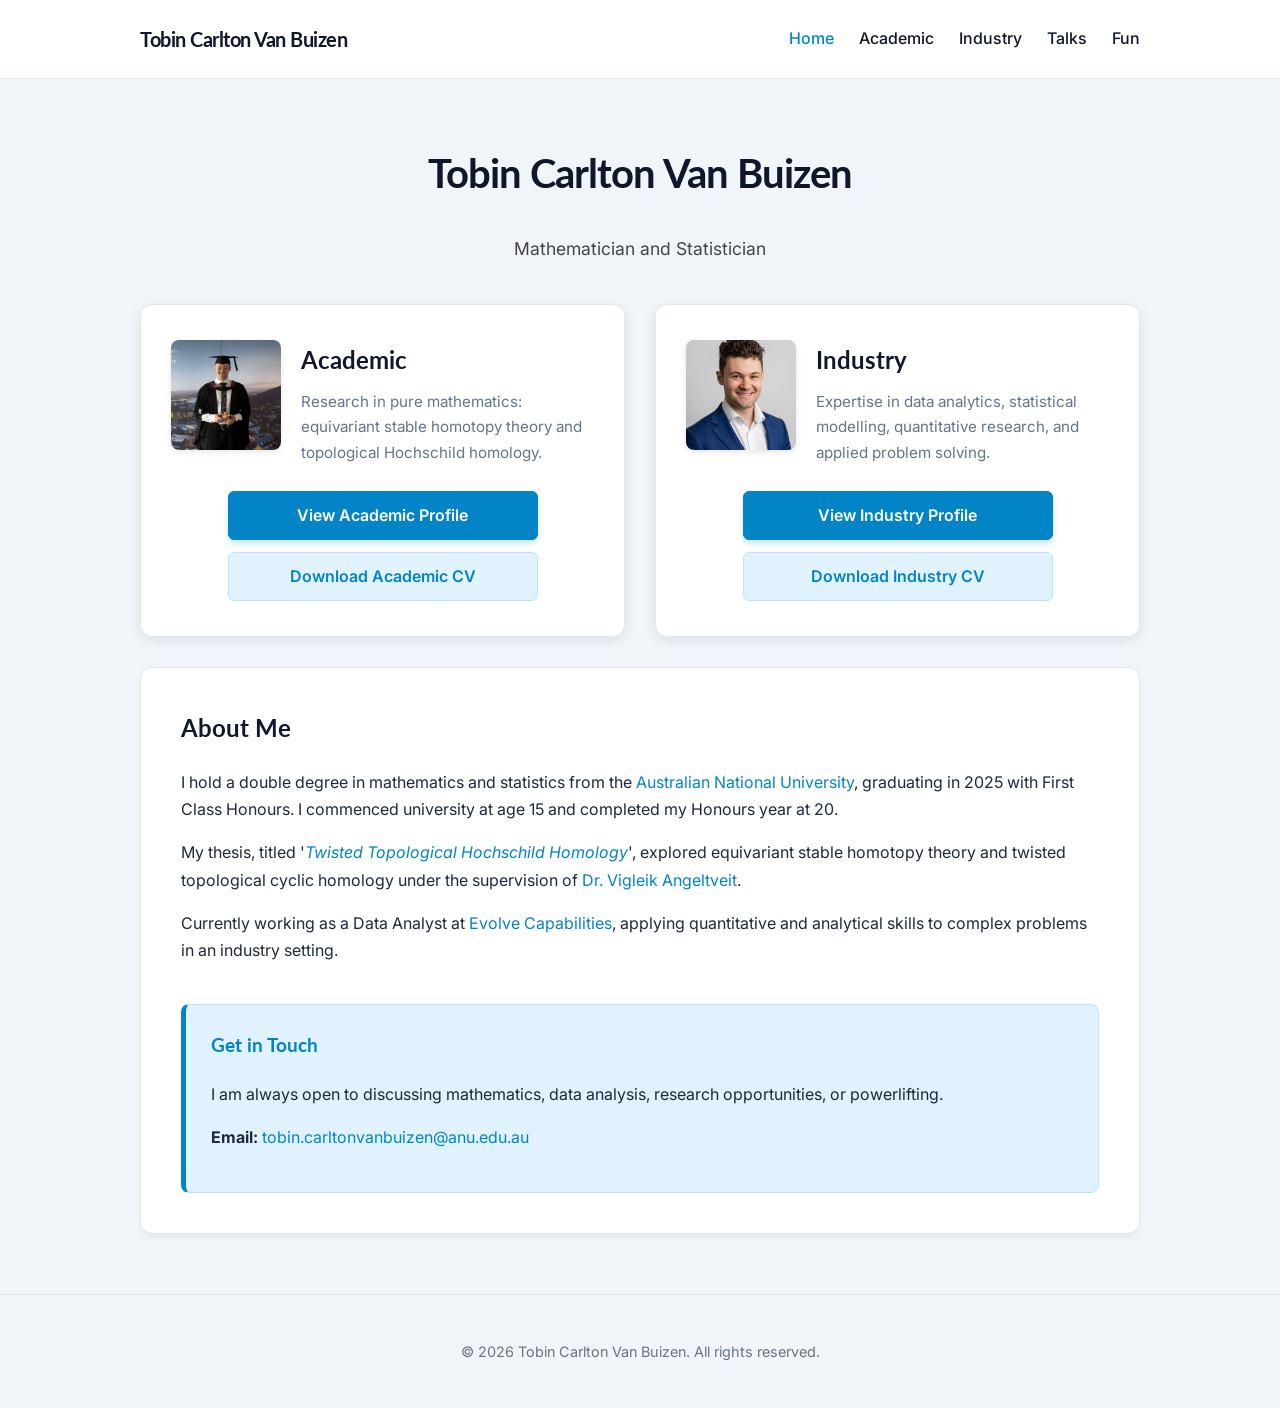
==== commit 6ace9aca: "Update contact information in index.html" ====
--- a/index.html
+++ b/index.html
@@ -82,7 +82,7 @@
 
 <div class="contact-box">
   <h3>Get in Touch</h3>
-  <p>I am currently applying for PhD programs for a 2026 or 2027 start and am always open to discussing mathematics, research opportunities, or powerlifting.</p>
+  <p>I am always open to discussing mathematics, data analysis, research opportunities, or powerlifting.</p>
   <p style="overflow-wrap: break-word; word-break: break-word;">
     <strong>Email:</strong> <a href="mailto:tobin.carltonvanbuizen@anu.edu.au">tobin.carltonvanbuizen@anu.edu.au</a>
   </p>
--- a/style.css
+++ b/style.css
@@ -1,124 +1,126 @@
 /* === BASE STYLES & COLOR PALETTE === */
 :root {
---bg-color: #f1f5f9;
---text-main: #1e293b;
---heading-color: #0f172a;
---accent-color: #0284c7;
---accent-hover: #0369a1;
---visited-color: #5b21b6;
---nav-bg: rgba(255, 255, 255, 0.95);
---card-bg: #ffffff;
+ --bg-color: #f1f5f9;
+ --text-main: #1e293b;
+ --heading-color: #0f172a;
+ --accent-color: #0284c7;
+ --accent-hover: #0369a1;
+ --visited-color: #5b21b6;
+ --nav-bg: rgba(255, 255, 255, 0.95);
+ --card-bg: #ffffff;
 }
 
 body {
-font-family: ‘Inter’, sans-serif;
-line-height: 1.7;
-color: var(--text-main);
-background-color: var(--bg-color);
-margin: 0;
-padding: 0;
--webkit-font-smoothing: antialiased;
+ font-family: 'Inter', sans-serif;
+ line-height: 1.7;
+ color: var(--text-main);
+ background-color: var(--bg-color);
+ margin: 0;
+ padding: 0;
+ -webkit-font-smoothing: antialiased;
 }
 
 h1, h2, h3, .logo {
-font-family: ‘Lato’, sans-serif;
-color: var(--heading-color);
+ font-family: 'Lato', sans-serif;
+ color: var(--heading-color);
 }
 
 a {
-color: var(--accent-color);
-text-decoration: none;
-transition: color 0.2s ease-in-out;
+ color: var(--accent-color);
+ text-decoration: none;
+ transition: color 0.2s ease-in-out;
 }
 
 a:visited:not(.btn):not(.nav-links a):not(.logo) {
-color: var(--visited-color);
+ color: var(--visited-color);
+ text-decoration: none;
 }
 
 a:hover {
-color: var(--accent-hover);
-text-decoration: none;
+ color: var(--accent-hover);
+ text-decoration: none;
 }
 
 a:visited:not(.btn):not(.nav-links a):not(.logo):hover {
-color: #4c1d95;
+ color: #4c1d95;
+ text-decoration: none;
 }
 
 /* === NAVIGATION === */
 nav {
-background-color: var(--nav-bg);
-backdrop-filter: blur(10px);
-border-bottom: 1px solid #e2e8f0;
-position: sticky;
-top: 0;
-z-index: 100;
+ background-color: var(--nav-bg);
+ backdrop-filter: blur(10px);
+ border-bottom: 1px solid #e2e8f0;
+ position: sticky;
+ top: 0;
+ z-index: 100;
 }
 
 .nav-container {
-max-width: 1000px;
-margin: 0 auto;
-padding: 22px 20px;
-display: flex;
-justify-content: space-between;
-align-items: center;
-}
-
-/* Logo — black, only changes on hover */
+ max-width: 1000px;
+ margin: 0 auto;
+ padding: 22px 20px;
+ display: flex;
+ justify-content: space-between;
+ align-items: center;
+}
+
+/* Logo - black, only changes on hover */
 .logo {
-font-size: 1.25rem;
-font-weight: 700;
-letter-spacing: -0.5px;
-color: var(--heading-color);
-text-decoration: none;
+ font-size: 1.25rem;
+ font-weight: 700;
+ letter-spacing: -0.5px;
+ color: var(--heading-color);
+ text-decoration: none;
 }
 
 .logo:hover {
-color: var(--accent-color);
-text-decoration: none;
+ color: var(--accent-color);
+ text-decoration: none;
 }
 
 .nav-links {
-list-style: none;
-margin: 0;
-padding: 0;
-display: flex;
-gap: 25px;
-}
-
-/* Nav links — black by default, blue only on hover/active */
+ list-style: none;
+ margin: 0;
+ padding: 0;
+ display: flex;
+ gap: 25px;
+}
+
+/* Nav links - black by default, blue only on hover/active */
 .nav-links li a {
-color: var(--heading-color);
-font-weight: 500;
-text-decoration: none;
+ color: var(--heading-color);
+ font-weight: 500;
+ text-decoration: none;
 }
 
 .nav-links li a:hover,
 .nav-links li a.active {
-color: var(--accent-color);
-text-decoration: none;
+ color: var(--accent-color);
+ text-decoration: none;
 }
 
 /* === LAYOUT UTILITIES === */
 .container {
-max-width: 1000px;
-margin: 0 auto 60px auto;
-padding: 0 20px;
+ max-width: 1000px;
+ margin: 0 auto 60px auto;
+ padding: 0 20px;
 }
 
 .page-header {
-text-align: center;
-margin: 60px auto 40px auto;
+ text-align: center;
+ margin: 60px auto 40px auto;
 }
 
 .page-header h1 {
-font-size: 2.5rem;
-letter-spacing: -1px;
+ font-size: 2.5rem;
+ letter-spacing: -1px;
 }
 
 .columns {
-display: flex;
-gap: 40px;
-align-items: flex-start;
+ display: flex;
+ gap: 40px;
+ align-items: flex-start;
 }
 
 .col-main { flex: 2; }
@@ -126,72 +128,72 @@
 
 /* === CARDS & BOXES === */
 .content-box {
-background: var(--card-bg);
-border-radius: 12px;
-box-shadow: 0 4px 6px -1px rgba(0, 0, 0, 0.05);
-border: 1px solid #e2e8f0;
-padding: 40px;
-margin-bottom: 30px;
+ background: var(--card-bg);
+ border-radius: 12px;
+ box-shadow: 0 4px 6px -1px rgba(0, 0, 0, 0.05);
+ border: 1px solid #e2e8f0;
+ padding: 40px;
+ margin-bottom: 30px;
 }
 
 .contact-box {
-background: #e0f2fe;
-border: 1px solid #bae6fd;
-border-left: 5px solid var(--accent-color);
-padding: 25px;
-border-radius: 8px;
-margin-top: 40px;
+ background: #e0f2fe;
+ border: 1px solid #bae6fd;
+ border-left: 5px solid var(--accent-color);
+ padding: 25px;
+ border-radius: 8px;
+ margin-top: 40px;
 }
 
 .contact-box h3 {
-margin-top: 0;
-color: var(--accent-color);
+ margin-top: 0;
+ color: var(--accent-color);
 }
 
 /* === HOME CARDS === */
 .home-cards {
-display: flex;
-gap: 30px;
-flex-wrap: wrap;
-margin-bottom: 30px;
+ display: flex;
+ gap: 30px;
+ flex-wrap: wrap;
+ margin-bottom: 30px;
 }
 
 .home-card {
-flex: 1 1 42%;
-min-width: min(100%, 320px);
-padding: 35px 30px;
-border-radius: 12px;
-box-shadow: 0 4px 14px rgba(0, 0, 0, 0.08);
-background: var(--card-bg);
-border: 1px solid #e2e8f0;
-display: flex;
-flex-direction: column;
-box-sizing: border-box;
+ flex: 1 1 42%;
+ min-width: min(100%, 320px);
+ padding: 35px 30px;
+ border-radius: 12px;
+ box-shadow: 0 4px 14px rgba(0, 0, 0, 0.08);
+ background: var(--card-bg);
+ border: 1px solid #e2e8f0;
+ display: flex;
+ flex-direction: column;
+ box-sizing: border-box;
 }
 
 .card-top {
-display: flex;
-gap: 20px;
-margin-bottom: 25px;
-align-items: flex-start;
+ display: flex;
+ gap: 20px;
+ margin-bottom: 25px;
+ align-items: flex-start;
 }
 
 .image-link {
-flex-shrink: 0;
-display: block;
-text-decoration: none;
-transition: opacity 0.2s ease;
+ flex-shrink: 0;
+ display: block;
+ text-decoration: none;
+ transition: opacity 0.2s ease;
 }
 
 .image-link:hover { opacity: 0.85; }
 
 .card-image {
-width: 110px;
-height: 110px;
-object-fit: cover;
-border-radius: 8px;
-box-shadow: 0 2px 6px rgba(0, 0, 0, 0.1);
-display: block;
+ width: 110px;
+ height: 110px;
+ object-fit: cover;
+ border-radius: 8px;
+ box-shadow: 0 2px 6px rgba(0, 0, 0, 0.1);
+ display: block;
 }
 
 .card-text { text-align: left; }
@@ -199,54 +201,54 @@
 .card-text p  { color: #64748b; margin: 0; font-size: 0.95rem; }
 
 .card-buttons {
-display: flex;
-flex-direction: column;
-gap: 12px;
-margin-top: auto;
-align-items: center;
+ display: flex;
+ flex-direction: column;
+ gap: 12px;
+ margin-top: auto;
+ align-items: center;
 }
 
 .card-buttons .btn {
-width: 85%;
-max-width: 260px;
-text-align: center;
+ width: 85%;
+ max-width: 260px;
+ text-align: center;
 }
 
 /* === BUTTONS === */
 .btn {
-display: inline-block;
-padding: 10px 24px;
-border-radius: 6px;
-font-weight: 600;
-text-decoration: none !important;
-transition: all 0.2s ease;
-cursor: pointer;
+ display: inline-block;
+ padding: 10px 24px;
+ border-radius: 6px;
+ font-weight: 600;
+ text-decoration: none !important;
+ transition: all 0.2s ease;
+ cursor: pointer;
 }
 
 .btn-primary {
-background-color: var(--accent-color);
-color: white !important;
-border: 1px solid var(--accent-color);
-box-shadow: 0 4px 6px rgba(2, 132, 199, 0.2);
+ background-color: var(--accent-color);
+ color: white !important;
+ border: 1px solid var(--accent-color);
+ box-shadow: 0 4px 6px rgba(2, 132, 199, 0.2);
 }
 
 .btn-primary:hover {
-background-color: var(--accent-hover);
-transform: translateY(-2px);
-box-shadow: 0 6px 10px rgba(2, 132, 199, 0.3);
-color: white !important;
+ background-color: var(--accent-hover);
+ transform: translateY(-2px);
+ box-shadow: 0 6px 10px rgba(2, 132, 199, 0.3);
+ color: white !important;
 }
 
 .btn-secondary {
-background-color: #e0f2fe;
-color: var(--accent-color) !important;
-border: 1px solid #bae6fd;
+ background-color: #e0f2fe;
+ color: var(--accent-color) !important;
+ border: 1px solid #bae6fd;
 }
 
 .btn-secondary:hover {
-border-color: var(--accent-color);
-background-color: #bae6fd;
-transform: translateY(-2px);
+ border-color: var(--accent-color);
+ background-color: #bae6fd;
+ transform: translateY(-2px);
 }
 
 /* === CV PAGE === */
@@ -255,125 +257,126 @@
 .cv-item h3   { margin-bottom: 5px; }
 
 .cv-meta {
-color: #64748b;
-font-size: 0.875rem;
-margin-top: 0;
-margin-bottom: 10px;
-font-weight: 500;
+ color: #64748b;
+ font-size: 0.875rem;
+ margin-top: 0;
+ margin-bottom: 10px;
+ font-weight: 500;
 }
 
 .cv-list {
-padding-left: 20px;
-line-height: 1.75;
+ padding-left: 20px;
+ line-height: 1.75;
 }
 
 .cv-list li { margin-bottom: 5px; }
 
 .header-flex {
-display: flex;
-justify-content: space-between;
-align-items: center;
-flex-wrap: wrap;
-gap: 20px;
+ display: flex;
+ justify-content: space-between;
+ align-items: center;
+ flex-wrap: wrap;
+ gap: 20px;
 }
 
 /* === DROPDOWN ABSTRACTS (ACCORDIONS) === */
 details {
-background: var(--bg-color);
-border: 1px solid #e2e8f0;
-border-radius: 6px;
-padding: 12px 20px;
-margin-top: 15px;
-transition: background 0.2s ease;
+ background: var(--bg-color);
+ border: 1px solid #e2e8f0;
+ border-radius: 6px;
+ padding: 12px 20px;
+ margin-top: 15px;
+ transition: background 0.2s ease;
 }
 
 details[open] {
-background: white;
-box-shadow: inset 0 2px 4px rgba(0,0,0,0.02);
+ background: white;
+ box-shadow: inset 0 2px 4px rgba(0,0,0,0.02);
 }
 
 summary {
-font-weight: 600;
-color: var(--accent-color);
-cursor: pointer;
-list-style: none;
-display: flex;
-align-items: center;
+ font-weight: 600;
+ color: var(--accent-color);
+ cursor: pointer;
+ list-style: none;
+ display: flex;
+ align-items: center;
 }
 
 summary::before {
-content: ‘+’;
-display: inline-block;
-width: 20px;
-font-weight: bold;
-font-size: 1.2rem;
-transition: transform 0.2s ease;
-}
-
-details[open] summary::before { content: ‘-’; }
+ content: '+';
+ display: inline-block;
+ width: 20px;
+ font-weight: bold;
+ font-size: 1.2rem;
+ transition: transform 0.2s ease;
+}
+
+details[open] summary::before { content: '-'; }
 
 /* === PROJECT CARDS === */
 .project-title {
-font-size: 1.3rem;
-margin: 0 0 5px 0;
+ font-size: 1.3rem;
+ margin: 0 0 5px 0;
 }
 
 .project-title a {
-color: var(--heading-color);
-text-decoration: none;
-}
-
-.project-title a:hover { color: var(--accent-color); }
+ color: var(--heading-color);
+ text-decoration: none;
+}
+
+.project-title a:hover {
+ color: var(--accent-color);
+ text-decoration: none;
+}
 
 .project-meta {
-font-size: 0.95rem;
-color: #64748b;
-margin-bottom: 15px;
+ font-size: 0.95rem;
+ color: #64748b;
+ margin-bottom: 15px;
 }
 
 /* === FOOTER === */
 footer {
-text-align: center;
-padding: 30px 20px;
-font-size: 0.9rem;
-color: #64748b;
-border-top: 1px solid #e2e8f0;
+ text-align: center;
+ padding: 30px 20px;
+ font-size: 0.9rem;
+ color: #64748b;
+ border-top: 1px solid #e2e8f0;
 }
 
 /* === RESPONSIVE === */
 @media (max-width: 768px) {
-.columns { flex-direction: column; }
-
-
-.nav-container {
-    flex-direction: column;
-    gap: 15px;
-    text-align: center;
-}
-
-.nav-links {
-    flex-wrap: wrap;
-    justify-content: center;
-    gap: 12px;
-}
-
-.home-card {
-    min-width: 100%;
-    padding: 25px 20px;
-}
-
-.card-top {
-    flex-direction: column;
-    align-items: center;
-}
-
-.card-text { text-align: center; }
-
-.content-box { padding: 25px 20px; }
-
-.header-flex {
-    flex-direction: column;
-    text-align: center;
-}
-
-}
+ .columns { flex-direction: column; }
+
+ .nav-container {
+   flex-direction: column;
+   gap: 15px;
+   text-align: center;
+ }
+
+ .nav-links {
+   flex-wrap: wrap;
+   justify-content: center;
+   gap: 12px;
+ }
+
+ .home-card {
+   min-width: 100%;
+   padding: 25px 20px;
+ }
+
+ .card-top {
+   flex-direction: column;
+   align-items: center;
+ }
+
+ .card-text { text-align: center; }
+
+ .content-box { padding: 25px 20px; }
+
+ .header-flex {
+   flex-direction: column;
+   text-align: center;
+ }
+}
